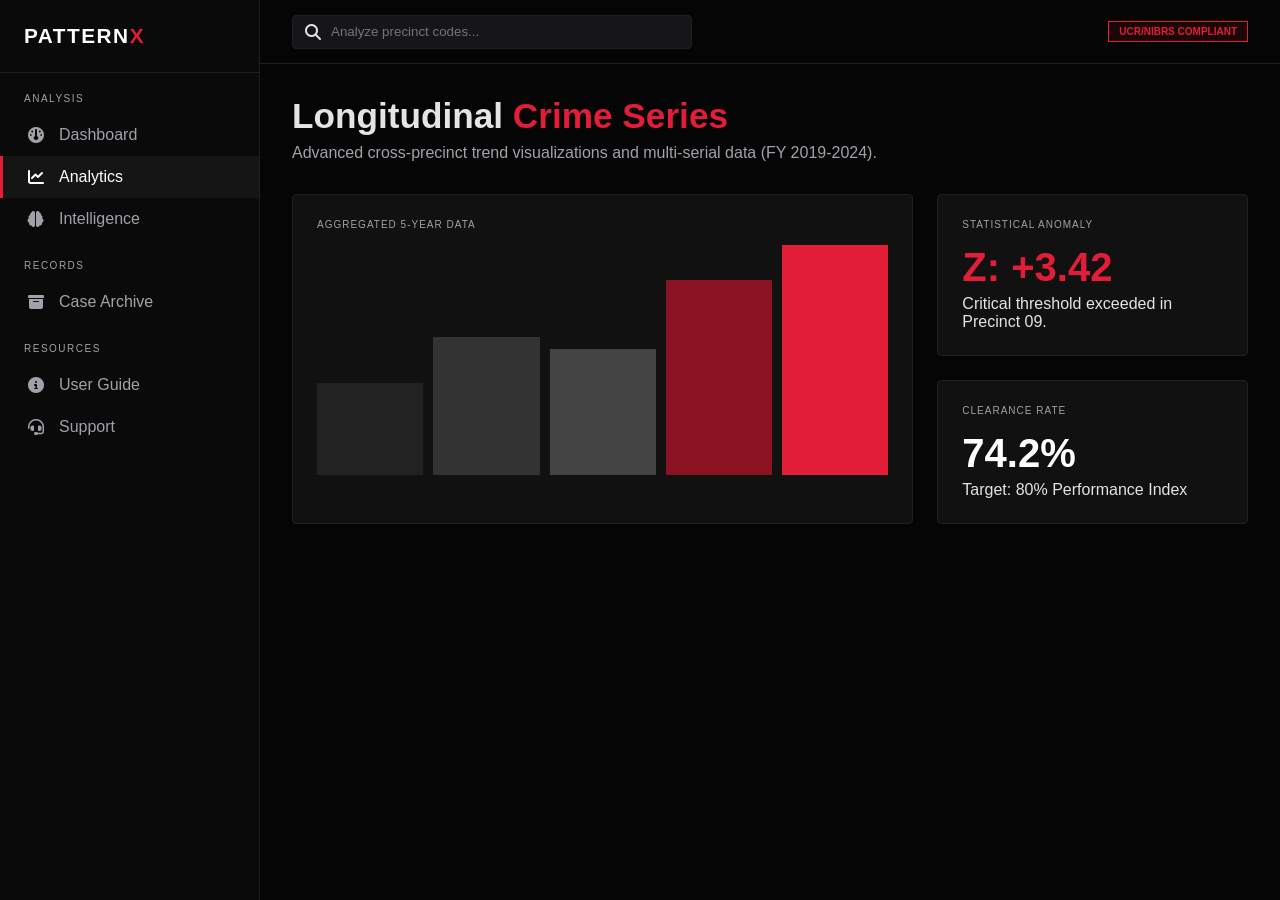
==== analytics.html @ 212615b3 "Add files via upload" ====
<!DOCTYPE html>
<html lang="en">
<head>
    <meta charset="UTF-8"><title>Analytics | PATTERNX</title>
    <link rel="stylesheet" href="style.css">
    <link rel="stylesheet" href="https://cdnjs.cloudflare.com/ajax/libs/font-awesome/6.4.0/css/all.min.css">
</head>
<body>
    <!-- Sidebar same as index.html -->
    <aside class="sidebar">
        <div class="brand">PATTERN<span>X</span></div>
        <nav class="nav-section">
            <div class="nav-label">Analysis</div>
            <a href="index.html" class="nav-link"><i class="fa-solid fa-gauge"></i> <span>Dashboard</span></a>
            <a href="analytics.html" class="nav-link"><i class="fa-solid fa-chart-line"></i> <span>Analytics</span></a>
            <a href="intelligence.html" class="nav-link"><i class="fa-solid fa-brain"></i> <span>Intelligence</span></a>
            <div class="nav-label" style="margin-top:20px">Records</div>
            <a href="archive.html" class="nav-link"><i class="fa-solid fa-box-archive"></i> <span>Case Archive</span></a>
            <div class="nav-label" style="margin-top:20px">Resources</div>
            <a href="help.html" class="nav-link"><i class="fa-solid fa-circle-info"></i> <span>User Guide</span></a>
            <a href="support.html" class="nav-link"><i class="fa-solid fa-headset"></i> <span>Support</span></a>
        </nav>
    </aside>
    <main class="main-content">
        <header>
            <div class="search-box"><i class="fa-solid fa-magnifying-glass"></i><input type="text" placeholder="Analyze precinct codes..."></div>
            <div class="status-indicator">UCR/NIBRS COMPLIANT</div>
        </header>
        <div class="container">
            <h1>Longitudinal <span style="color:var(--accent)">Crime Series</span></h1>
            <p class="subtitle">Advanced cross-precinct trend visualizations and multi-serial data (FY 2019-2024).</p>
            <div class="grid cols-2">
                <div class="card">
                    <span class="card-tag">Aggregated 5-Year Data</span>
                    <div style="height:250px; display:flex; align-items:flex-end; gap:10px; padding-bottom:20px;">
                        <div style="flex:1; height:40%; background:#222;"></div>
                        <div style="flex:1; height:60%; background:#333;"></div>
                        <div style="flex:1; height:55%; background:#444;"></div>
                        <div style="flex:1; height:85%; background:var(--accent-dim);"></div>
                        <div style="flex:1; height:100%; background:var(--accent);"></div>
                    </div>
                </div>
                <div style="display:grid; gap:24px;">
                    <div class="card"><span class="card-tag">Statistical Anomaly</span><div class="stat" style="color:var(--accent)">Z: +3.42</div><p>Critical threshold exceeded in Precinct 09.</p></div>
                    <div class="card"><span class="card-tag">Clearance Rate</span><div class="stat">74.2%</div><p>Target: 80% Performance Index</p></div>
                </div>
            </div>
        </div>
    </main>
    <script src="script.js"></script>
</body>
</html>
---- style.css ----
:root {
    --bg-base: #050505;
    --bg-sidebar: #0a0a0a;
    --bg-card: #111111;
    --accent: #e21d38;
    --accent-dim: #8b1222;
    --text-primary: #e4e4e7;
    --text-secondary: #a1a1aa;
    --border: #1f1f23;
    --success: #22c55e;
    --font-mono: 'Fira Code', 'Courier New', monospace;
}

* { margin: 0; padding: 0; box-sizing: border-box; font-family: 'Inter', -apple-system, sans-serif; }

body {
    background-color: var(--bg-base);
    color: var(--text-primary);
    display: flex;
    height: 100vh;
    overflow: hidden;
}

/* Sidebar Navigation */
.sidebar {
    width: 260px;
    background: var(--bg-sidebar);
    border-right: 1px solid var(--border);
    display: flex;
    flex-direction: column;
    z-index: 100;
}

.brand {
    padding: 24px;
    font-size: 1.3rem;
    font-weight: 900;
    letter-spacing: 1.5px;
    color: #fff;
    border-bottom: 1px solid var(--border);
}
.brand span { color: var(--accent); }

.nav-section { padding: 20px 0; flex: 1; overflow-y: auto; }
.nav-label {
    padding: 0 24px 10px;
    font-size: 10px;
    text-transform: uppercase;
    color: var(--text-secondary);
    letter-spacing: 1.5px;
}

.nav-link {
    padding: 12px 24px;
    display: flex;
    align-items: center;
    color: var(--text-secondary);
    text-decoration: none;
    transition: 0.2s;
    border-left: 3px solid transparent;
}
.nav-link i { margin-right: 14px; width: 18px; text-align: center; }
.nav-link:hover { background: #151515; color: #fff; }
.nav-link.active {
    background: #151515;
    color: #fff;
    border-left-color: var(--accent);
}

/* Header */
.main-content { flex: 1; display: flex; flex-direction: column; overflow: hidden; }
header {
    height: 64px;
    padding: 0 32px;
    display: flex;
    align-items: center;
    justify-content: space-between;
    border-bottom: 1px solid var(--border);
}

.search-box {
    background: #161618;
    border: 1px solid var(--border);
    border-radius: 4px;
    padding: 8px 12px;
    width: 400px;
    display: flex;
    align-items: center;
}
.search-box input {
    background: transparent;
    border: none;
    color: #fff;
    margin-left: 10px;
    outline: none;
    width: 100%;
}

/* Page Containers */
.container { padding: 32px; overflow-y: auto; flex: 1; }
h1 { font-size: 2.2rem; margin-bottom: 8px; font-weight: 800; }
.subtitle { color: var(--text-secondary); margin-bottom: 32px; }

/* Grid System */
.grid { display: grid; gap: 24px; margin-bottom: 24px; }
.cols-3 { grid-template-columns: repeat(3, 1fr); }
.cols-2 { grid-template-columns: 2fr 1fr; }

/* Cards */
.card {
    background: var(--bg-card);
    border: 1px solid var(--border);
    padding: 24px;
    border-radius: 4px;
    position: relative;
}
.card-tag { font-size: 10px; text-transform: uppercase; color: var(--text-secondary); letter-spacing: 1px; margin-bottom: 15px; display: block; }
.stat { font-size: 2.5rem; font-weight: 800; color: #fff; margin-bottom: 5px; }

/* Components */
.btn {
    background: var(--accent);
    color: #fff;
    padding: 12px 24px;
    border: none;
    border-radius: 2px;
    cursor: pointer;
    font-weight: 700;
    text-transform: uppercase;
    font-size: 12px;
    text-decoration: none;
    display: inline-block;
}
.status-indicator {
    padding: 4px 10px;
    background: rgba(226, 29, 56, 0.1);
    color: var(--accent);
    border: 1px solid var(--accent);
    font-size: 10px;
    font-weight: 800;
}

/* Tables */
table { width: 100%; border-collapse: collapse; margin-top: 20px; }
th { text-align: left; padding: 12px; color: var(--text-secondary); font-size: 11px; text-transform: uppercase; border-bottom: 1px solid var(--border); }
td { padding: 16px 12px; border-bottom: 1px solid var(--border); font-size: 14px; }

/* Mobile */
@media (max-width: 1024px) {
    .sidebar { width: 70px; }
    .nav-link span, .nav-label, .brand span { display: none; }
    .search-box { width: 200px; }
    .cols-3, .cols-2 { grid-template-columns: 1fr; }
}
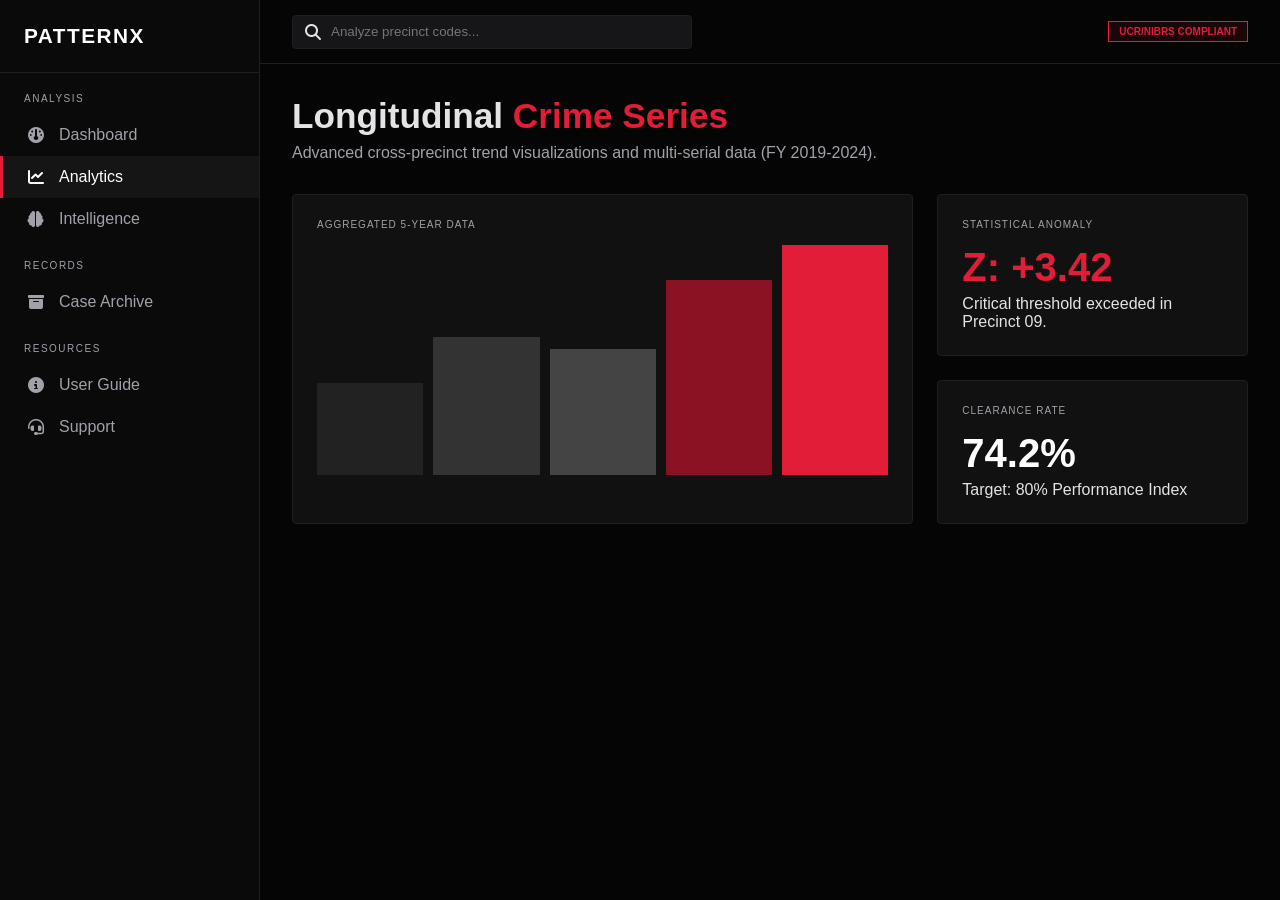
==== commit 02cd753f: "Update analytics.html" ====
--- a/analytics.html
+++ b/analytics.html
@@ -8,7 +8,7 @@
 <body>
     <!-- Sidebar same as index.html -->
     <aside class="sidebar">
-        <div class="brand">PATTERN<span>X</span></div>
+        <div class="brand">PATTERNX</div>
         <nav class="nav-section">
             <div class="nav-label">Analysis</div>
             <a href="index.html" class="nav-link"><i class="fa-solid fa-gauge"></i> <span>Dashboard</span></a>
@@ -49,4 +49,4 @@
     </main>
     <script src="script.js"></script>
 </body>
-</html>+</html>
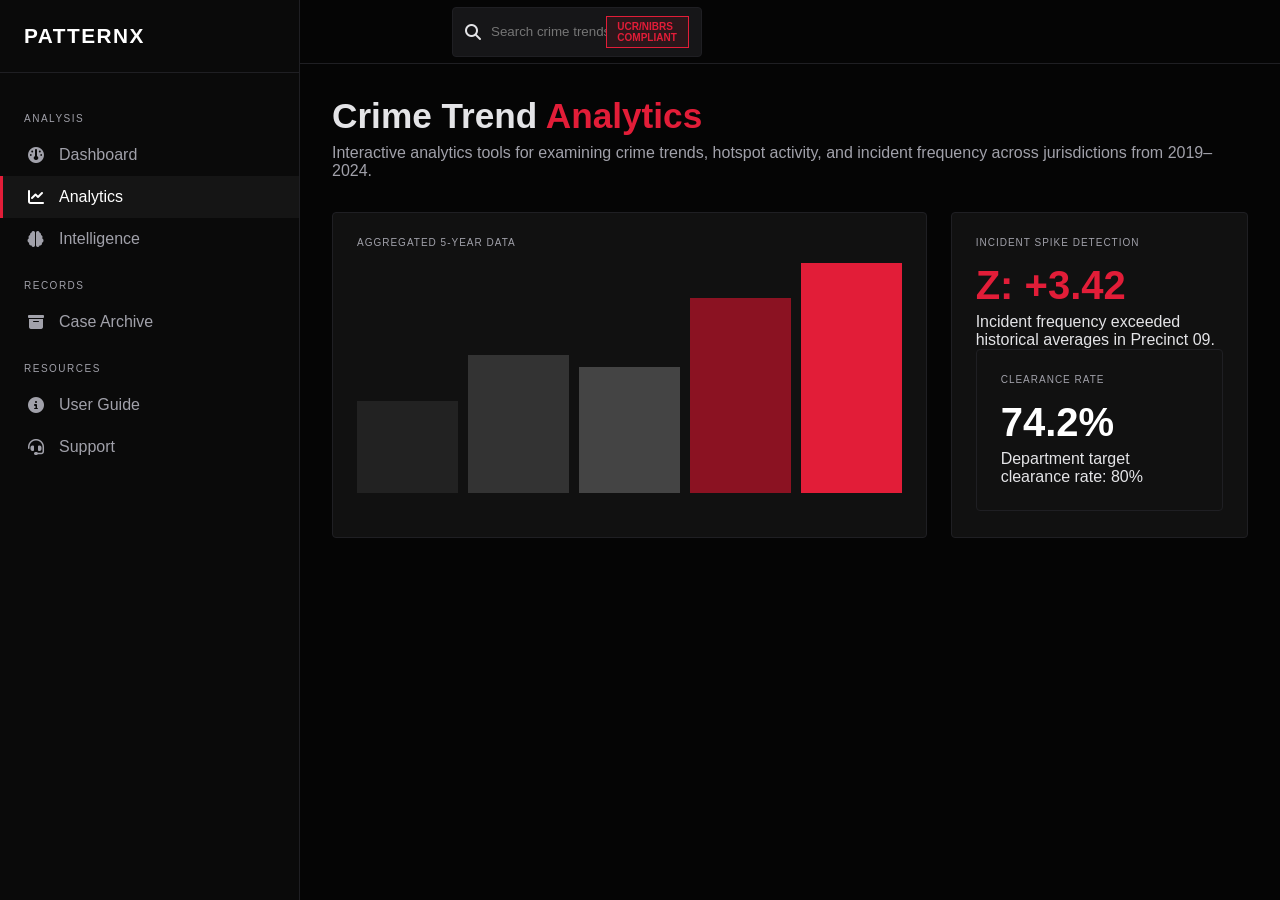
==== commit 11d5712d: "Update analytics.html" ====
--- a/analytics.html
+++ b/analytics.html
@@ -23,12 +23,12 @@
     </aside>
     <main class="main-content">
         <header>
-            <div class="search-box"><i class="fa-solid fa-magnifying-glass"></i><input type="text" placeholder="Analyze precinct codes..."></div>
+            <div class="search-box"><i class="fa-solid fa-magnifying-glass"></i><input type="text" placeholder="Search crime trends or precinct data...">
             <div class="status-indicator">UCR/NIBRS COMPLIANT</div>
         </header>
         <div class="container">
-            <h1>Longitudinal <span style="color:var(--accent)">Crime Series</span></h1>
-            <p class="subtitle">Advanced cross-precinct trend visualizations and multi-serial data (FY 2019-2024).</p>
+            <h1>Crime Trend <span style="color:var(--accent)">Analytics</span></h1>
+            <p class="subtitle">Interactive analytics tools for examining crime trends, hotspot activity, and incident frequency across jurisdictions from 2019–2024.</p>
             <div class="grid cols-2">
                 <div class="card">
                     <span class="card-tag">Aggregated 5-Year Data</span>
@@ -41,8 +41,8 @@
                     </div>
                 </div>
                 <div style="display:grid; gap:24px;">
-                    <div class="card"><span class="card-tag">Statistical Anomaly</span><div class="stat" style="color:var(--accent)">Z: +3.42</div><p>Critical threshold exceeded in Precinct 09.</p></div>
-                    <div class="card"><span class="card-tag">Clearance Rate</span><div class="stat">74.2%</div><p>Target: 80% Performance Index</p></div>
+                    <div class="card"><span class="card-tag">Incident Spike Detection</span><div class="stat" style="color:var(--accent)">Z: +3.42</div><p>Incident frequency exceeded historical averages in Precinct 09.</p>
+                    <div class="card"><span class="card-tag">Clearance Rate</span><div class="stat">74.2%</div><p>Department target clearance rate: 80%</p>
                 </div>
             </div>
         </div>
--- a/style.css
+++ b/style.css
@@ -23,7 +23,7 @@
 
 /* Sidebar Navigation */
 .sidebar {
-    width: 260px;
+    width: 300px;
     background: var(--bg-sidebar);
     border-right: 1px solid var(--border);
     display: flex;
@@ -33,6 +33,7 @@
 
 .brand {
     padding: 24px;
+    margin-bottom: 20px;
     font-size: 1.3rem;
     font-weight: 900;
     letter-spacing: 1.5px;
@@ -74,7 +75,8 @@
     padding: 0 32px;
     display: flex;
     align-items: center;
-    justify-content: space-between;
+    justify-content: flex-start;
+gap: 40px;
     border-bottom: 1px solid var(--border);
 }
 
@@ -83,7 +85,8 @@
     border: 1px solid var(--border);
     border-radius: 4px;
     padding: 8px 12px;
-    width: 400px;
+    width: 250px;
+    margin-left: 120px;
     display: flex;
     align-items: center;
 }
@@ -151,4 +154,4 @@
     .nav-link span, .nav-label, .brand span { display: none; }
     .search-box { width: 200px; }
     .cols-3, .cols-2 { grid-template-columns: 1fr; }
-}+}
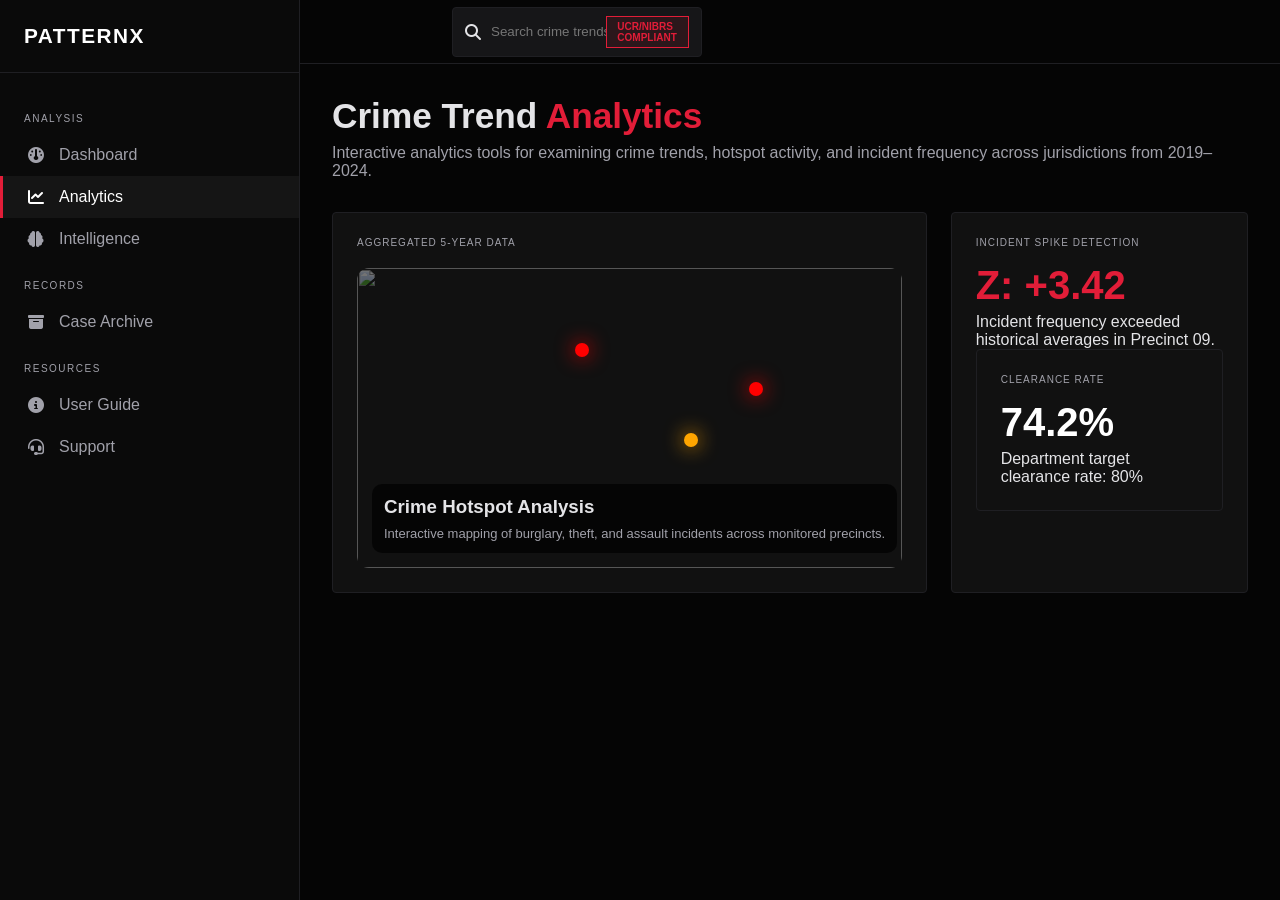
==== commit 10c5cf86: "Update analytics.html" ====
--- a/analytics.html
+++ b/analytics.html
@@ -32,13 +32,25 @@
             <div class="grid cols-2">
                 <div class="card">
                     <span class="card-tag">Aggregated 5-Year Data</span>
-                    <div style="height:250px; display:flex; align-items:flex-end; gap:10px; padding-bottom:20px;">
-                        <div style="flex:1; height:40%; background:#222;"></div>
-                        <div style="flex:1; height:60%; background:#333;"></div>
-                        <div style="flex:1; height:55%; background:#444;"></div>
-                        <div style="flex:1; height:85%; background:var(--accent-dim);"></div>
-                        <div style="flex:1; height:100%; background:var(--accent);"></div>
-                    </div>
+                    <div style="position:relative; height:300px; overflow:hidden; border-radius:12px; margin-top:20px;">
+
+    <img src="https://images.unsplash.com/photo-1524661135-423995f22d0b?auto=format&fit=crop&w=1200&q=80"
+         style="width:100%; height:100%; object-fit:cover; filter:brightness(0.45);">
+
+    <div style="position:absolute; top:25%; left:40%; width:14px; height:14px; background:red; border-radius:50%; box-shadow:0 0 20px red;"></div>
+
+    <div style="position:absolute; top:55%; left:60%; width:14px; height:14px; background:orange; border-radius:50%; box-shadow:0 0 20px orange;"></div>
+
+    <div style="position:absolute; top:38%; left:72%; width:14px; height:14px; background:red; border-radius:50%; box-shadow:0 0 20px red;"></div>
+
+    <div style="position:absolute; bottom:15px; left:15px; background:rgba(0,0,0,0.7); padding:12px; border-radius:10px;">
+        <h3 style="margin-bottom:8px;">Crime Hotspot Analysis</h3>
+        <p style="font-size:13px; color:var(--text-secondary);">
+            Interactive mapping of burglary, theft, and assault incidents across monitored precincts.
+        </p>
+    </div>
+
+</div>
                 </div>
                 <div style="display:grid; gap:24px;">
                     <div class="card"><span class="card-tag">Incident Spike Detection</span><div class="stat" style="color:var(--accent)">Z: +3.42</div><p>Incident frequency exceeded historical averages in Precinct 09.</p>
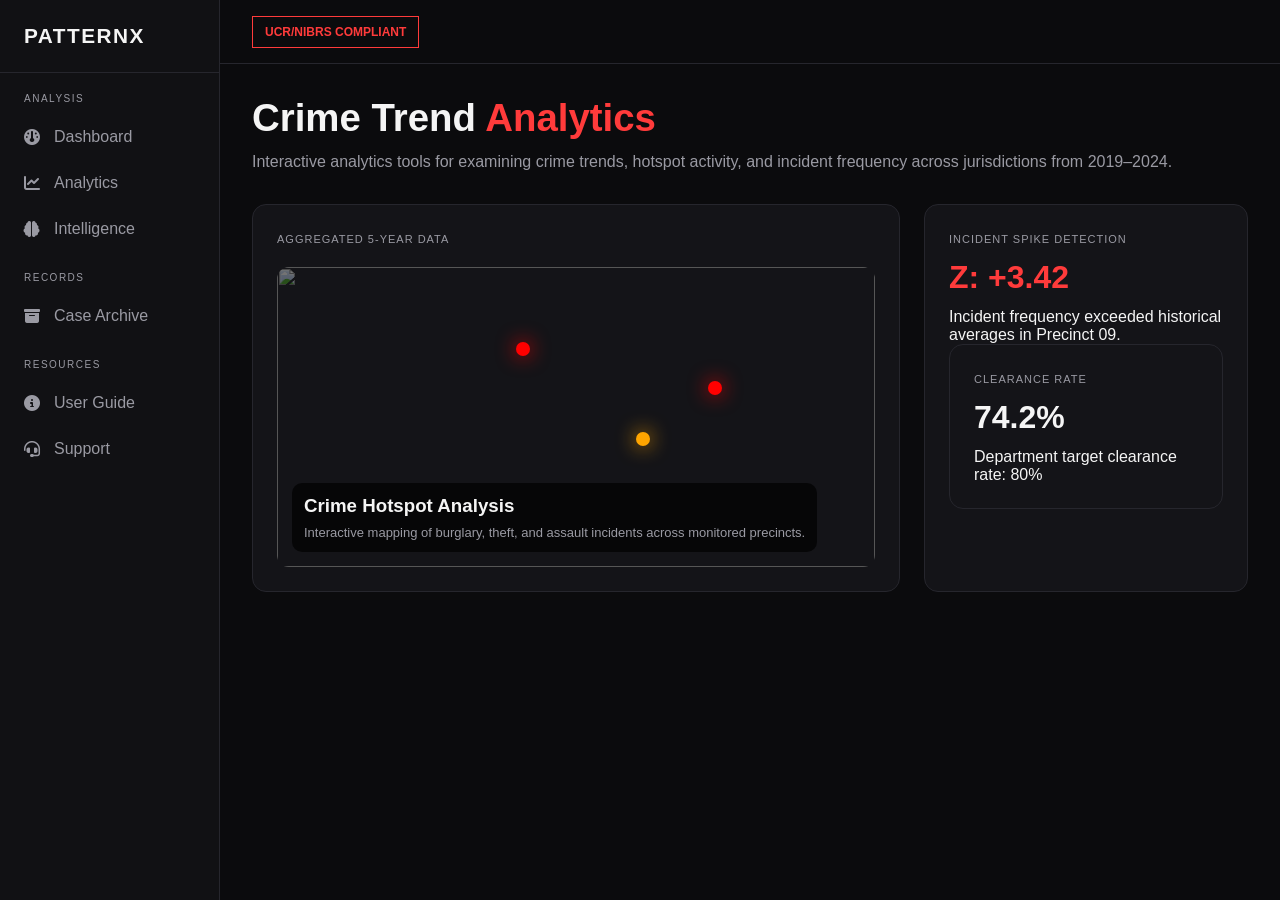
==== commit 71604cec: "Update analytics.html" ====
--- a/analytics.html
+++ b/analytics.html
@@ -23,7 +23,6 @@
     </aside>
     <main class="main-content">
         <header>
-            <div class="search-box"><i class="fa-solid fa-magnifying-glass"></i><input type="text" placeholder="Search crime trends or precinct data...">
             <div class="status-indicator">UCR/NIBRS COMPLIANT</div>
         </header>
         <div class="container">
--- a/style.css
+++ b/style.css
@@ -1,48 +1,54 @@
 :root {
-    --bg-base: #050505;
-    --bg-sidebar: #0a0a0a;
-    --bg-card: #111111;
-    --accent: #e21d38;
-    --accent-dim: #8b1222;
-    --text-primary: #e4e4e7;
-    --text-secondary: #a1a1aa;
-    --border: #1f1f23;
+    --bg-base: #0b0b0d;
+    --bg-sidebar: #111114;
+    --card-bg: #141418;
+    --border: #26262d;
+    --accent: #ff3b3b;
+    --accent-dim: #8f1d1d;
+    --text-primary: #f5f5f5;
+    --text-secondary: #9a9aa3;
     --success: #22c55e;
-    --font-mono: 'Fira Code', 'Courier New', monospace;
-}
-
-* { margin: 0; padding: 0; box-sizing: border-box; font-family: 'Inter', -apple-system, sans-serif; }
+}
+
+* {
+    margin: 0;
+    padding: 0;
+    box-sizing: border-box;
+}
 
 body {
     background-color: var(--bg-base);
     color: var(--text-primary);
     display: flex;
+    font-family: Arial, sans-serif;
     height: 100vh;
     overflow: hidden;
 }
 
-/* Sidebar Navigation */
+/* Sidebar */
+
 .sidebar {
-    width: 300px;
+    width: 220px;
     background: var(--bg-sidebar);
     border-right: 1px solid var(--border);
     display: flex;
     flex-direction: column;
-    z-index: 100;
 }
 
 .brand {
     padding: 24px;
-    margin-bottom: 20px;
     font-size: 1.3rem;
     font-weight: 900;
     letter-spacing: 1.5px;
-    color: #fff;
     border-bottom: 1px solid var(--border);
 }
-.brand span { color: var(--accent); }
-
-.nav-section { padding: 20px 0; flex: 1; overflow-y: auto; }
+
+.nav-section {
+    padding: 20px 0;
+    flex: 1;
+    overflow-y: auto;
+}
+
 .nav-label {
     padding: 0 24px 10px;
     font-size: 10px;
@@ -52,106 +58,147 @@
 }
 
 .nav-link {
-    padding: 12px 24px;
     display: flex;
     align-items: center;
+    gap: 14px;
+    padding: 14px 24px;
     color: var(--text-secondary);
     text-decoration: none;
     transition: 0.2s;
-    border-left: 3px solid transparent;
-}
-.nav-link i { margin-right: 14px; width: 18px; text-align: center; }
-.nav-link:hover { background: #151515; color: #fff; }
-.nav-link.active {
-    background: #151515;
-    color: #fff;
-    border-left-color: var(--accent);
+}
+
+.nav-link:hover {
+    background: #1b1b20;
+    color: white;
+    border-left: 3px solid var(--accent);
+}
+
+/* Main */
+
+.main-content {
+    flex: 1;
+    display: flex;
+    flex-direction: column;
+    overflow: hidden;
 }
 
 /* Header */
-.main-content { flex: 1; display: flex; flex-direction: column; overflow: hidden; }
+
 header {
-    height: 64px;
-    padding: 0 32px;
-    display: flex;
+    min-height: 64px;
+    padding: 12px 32px;
+    display: flex;
+    flex-wrap: wrap;
     align-items: center;
-    justify-content: flex-start;
-gap: 40px;
+    gap: 12px;
     border-bottom: 1px solid var(--border);
 }
+
+/* Search */
 
 .search-box {
     background: #161618;
     border: 1px solid var(--border);
-    border-radius: 4px;
-    padding: 8px 12px;
-    width: 250px;
-    margin-left: 120px;
+    border-radius: 6px;
+    padding: 10px 14px;
+    width: 100%;
+    max-width: 320px;
     display: flex;
     align-items: center;
 }
+
 .search-box input {
     background: transparent;
     border: none;
-    color: #fff;
+    color: white;
     margin-left: 10px;
     outline: none;
     width: 100%;
 }
 
-/* Page Containers */
-.container { padding: 32px; overflow-y: auto; flex: 1; }
-h1 { font-size: 2.2rem; margin-bottom: 8px; font-weight: 800; }
-.subtitle { color: var(--text-secondary); margin-bottom: 32px; }
-
-/* Grid System */
-.grid { display: grid; gap: 24px; margin-bottom: 24px; }
-.cols-3 { grid-template-columns: repeat(3, 1fr); }
-.cols-2 { grid-template-columns: 2fr 1fr; }
+/* Status */
+
+.status-indicator {
+    border: 1px solid var(--accent);
+    color: var(--accent);
+    padding: 8px 12px;
+    font-size: 12px;
+    font-weight: bold;
+    white-space: nowrap;
+}
+
+/* Content */
+
+.container {
+    padding: 32px;
+    overflow-y: auto;
+    flex: 1;
+}
+
+h1 {
+    font-size: 2.4rem;
+    margin-bottom: 10px;
+}
+
+.subtitle {
+    color: var(--text-secondary);
+    margin-bottom: 30px;
+    line-height: 1.5;
+}
+
+/* Grid */
+
+.grid {
+    display: grid;
+    gap: 24px;
+    margin-top: 24px;
+}
+
+.cols-2 {
+    grid-template-columns: 2fr 1fr;
+}
+
+.cols-3 {
+    grid-template-columns: repeat(3, 1fr);
+}
 
 /* Cards */
+
 .card {
-    background: var(--bg-card);
+    background: var(--card-bg);
     border: 1px solid var(--border);
+    border-radius: 14px;
     padding: 24px;
-    border-radius: 4px;
-    position: relative;
-}
-.card-tag { font-size: 10px; text-transform: uppercase; color: var(--text-secondary); letter-spacing: 1px; margin-bottom: 15px; display: block; }
-.stat { font-size: 2.5rem; font-weight: 800; color: #fff; margin-bottom: 5px; }
-
-/* Components */
+}
+
+.card-tag {
+    font-size: 11px;
+    color: var(--text-secondary);
+    text-transform: uppercase;
+    letter-spacing: 1px;
+}
+
+.stat {
+    font-size: 2rem;
+    font-weight: bold;
+    margin: 12px 0;
+}
+
+/* Buttons */
+
 .btn {
+    display: inline-block;
+    margin-top: 16px;
     background: var(--accent);
-    color: #fff;
-    padding: 12px 24px;
+    color: white;
     border: none;
-    border-radius: 2px;
+    padding: 12px 18px;
+    border-radius: 6px;
+    text-decoration: none;
     cursor: pointer;
-    font-weight: 700;
-    text-transform: uppercase;
-    font-size: 12px;
-    text-decoration: none;
-    display: inline-block;
-}
-.status-indicator {
-    padding: 4px 10px;
-    background: rgba(226, 29, 56, 0.1);
-    color: var(--accent);
-    border: 1px solid var(--accent);
-    font-size: 10px;
-    font-weight: 800;
-}
-
-/* Tables */
-table { width: 100%; border-collapse: collapse; margin-top: 20px; }
-th { text-align: left; padding: 12px; color: var(--text-secondary); font-size: 11px; text-transform: uppercase; border-bottom: 1px solid var(--border); }
-td { padding: 16px 12px; border-bottom: 1px solid var(--border); font-size: 14px; }
-
-/* Mobile */
-@media (max-width: 1024px) {
-    .sidebar { width: 70px; }
-    .nav-link span, .nav-label, .brand span { display: none; }
-    .search-box { width: 200px; }
-    .cols-3, .cols-2 { grid-template-columns: 1fr; }
-}
+    font-weight: bold;
+}
+
+.btn:hover {
+    opacity: 0.9;
+}
